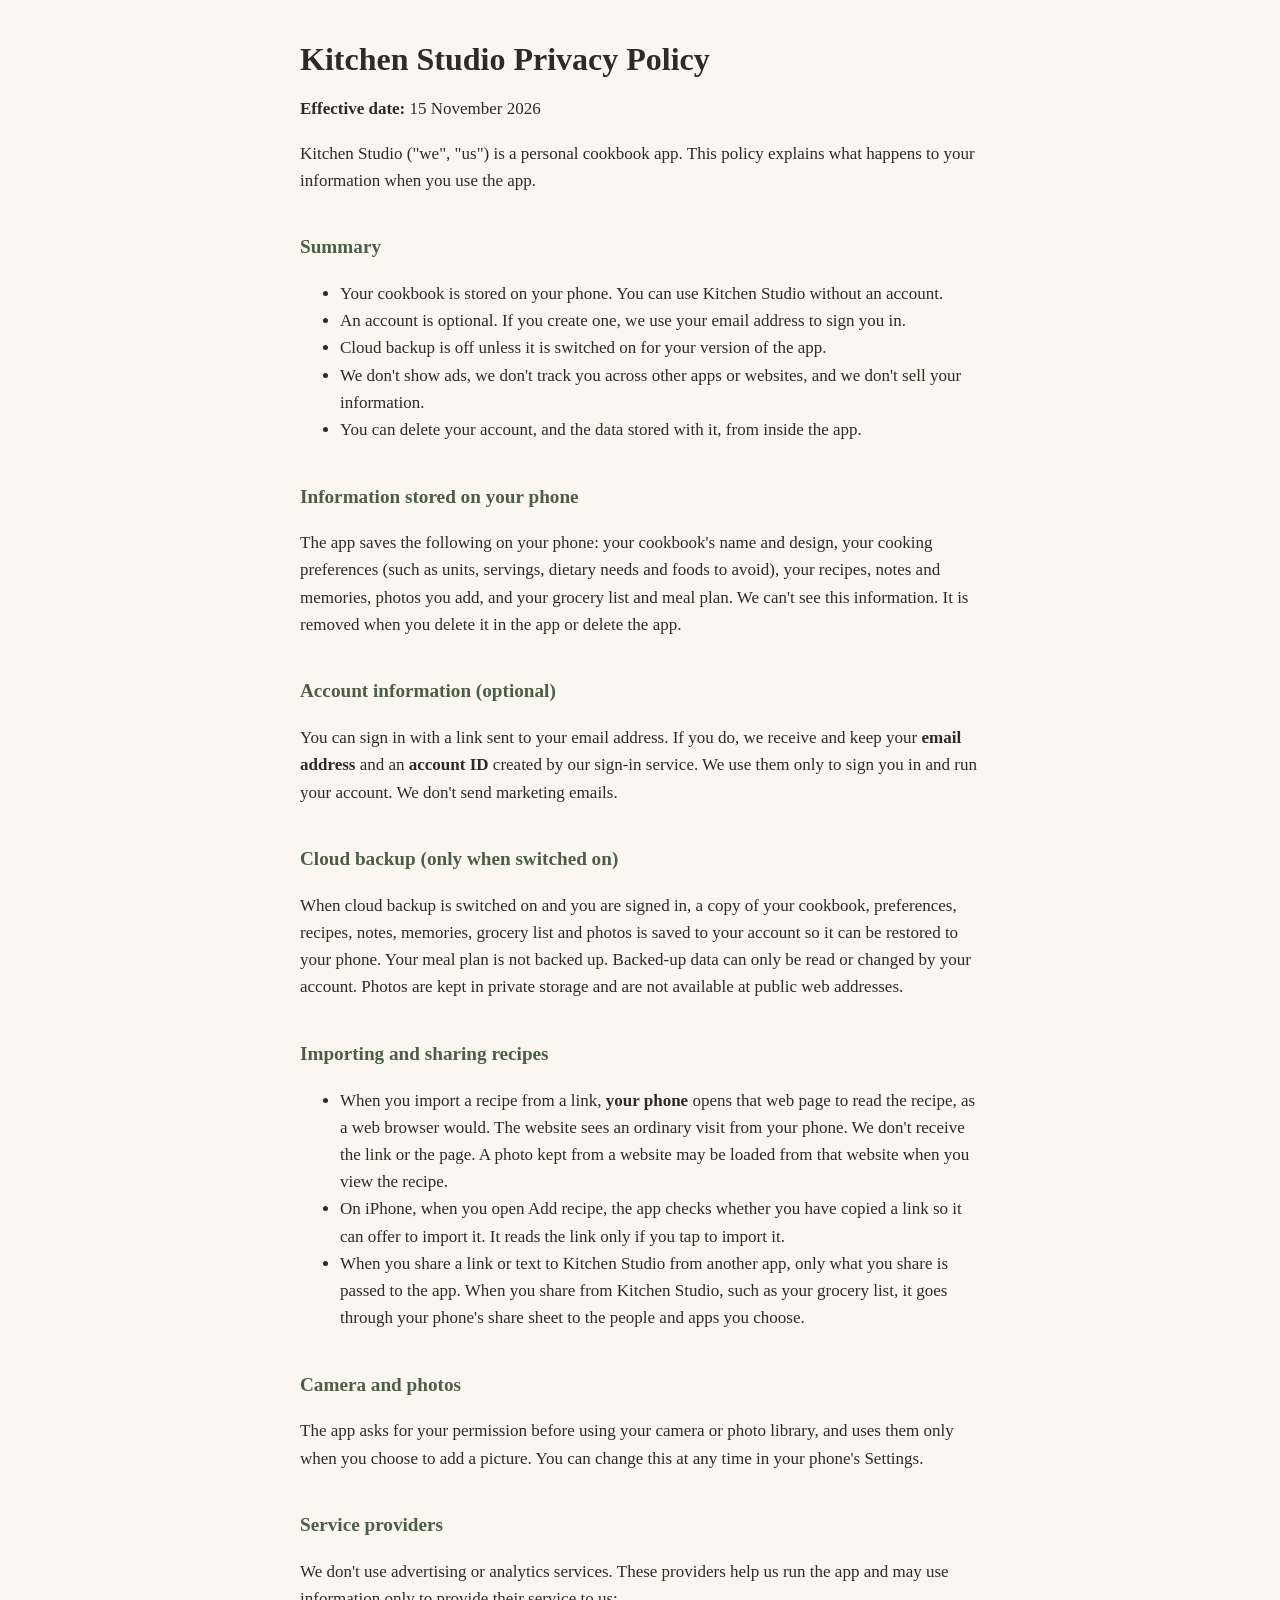
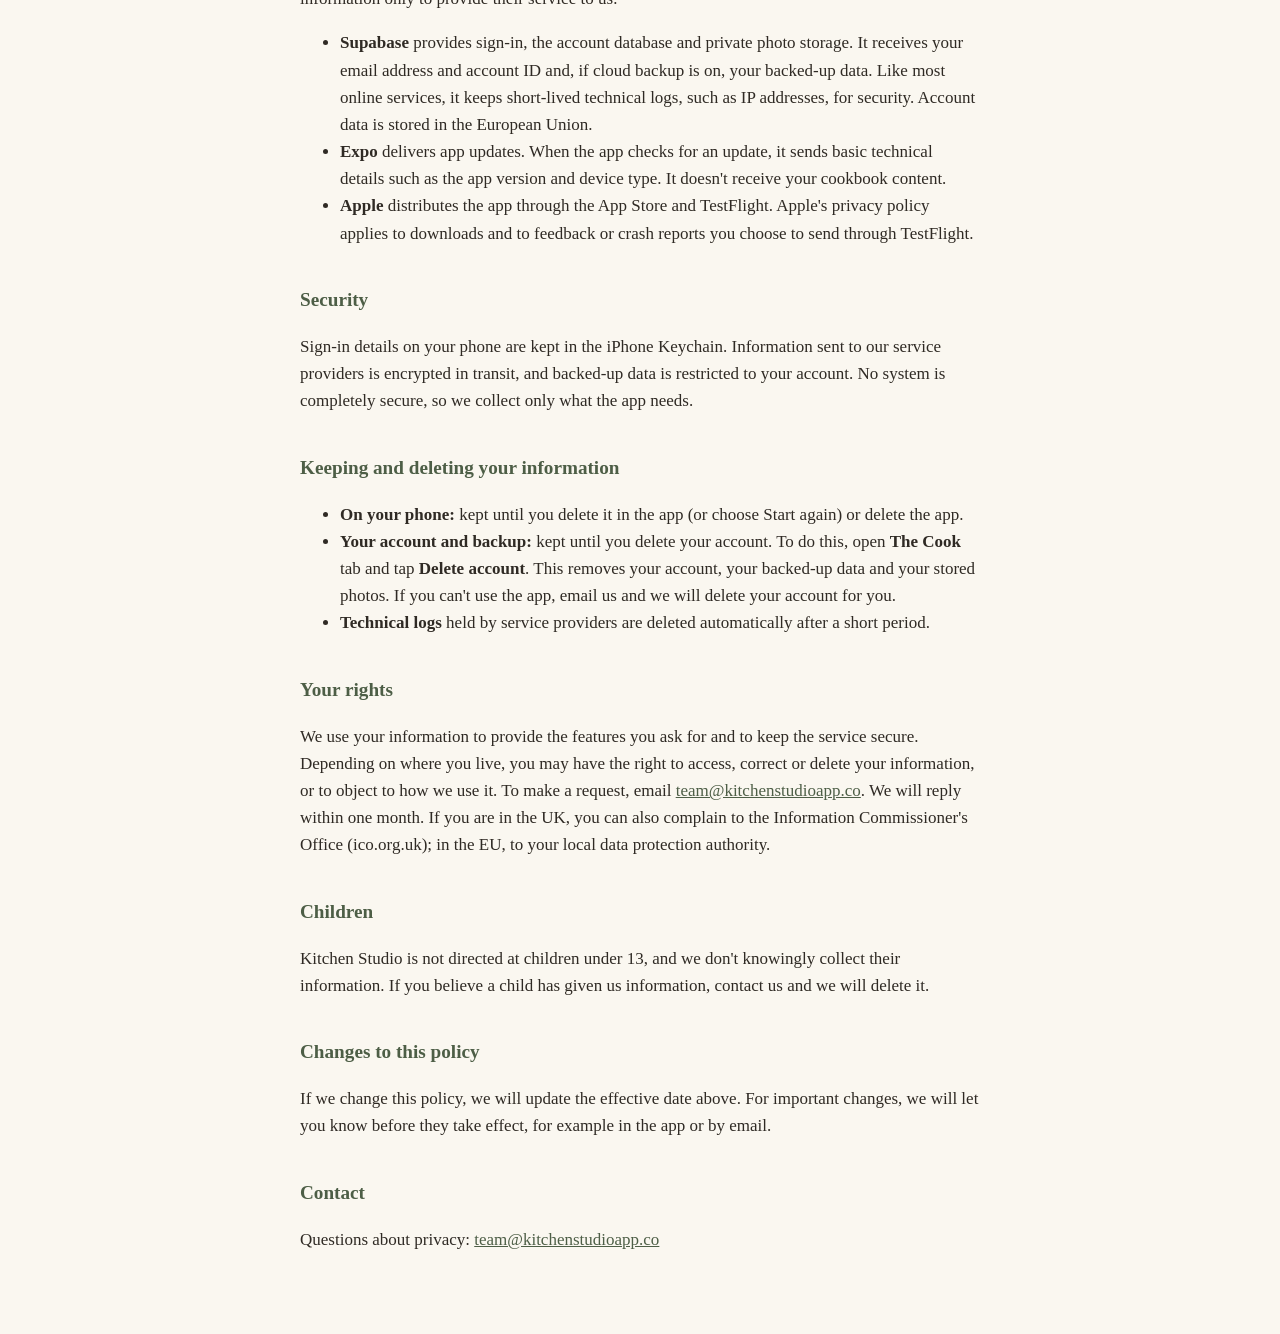
==== index.html @ cfa5c170 "Kitchen Studio privacy policy" ====
<!DOCTYPE html>
<html lang="en">
<head>
<meta charset="utf-8">
<meta name="viewport" content="width=device-width, initial-scale=1">
<meta name="robots" content="noindex">
<title>Kitchen Studio Privacy Policy</title>
<style>
  body { margin: 0; background: #FAF7F0; color: #2F2A24; font: 17px/1.6 Georgia, "Times New Roman", serif; }
  main { max-width: 680px; margin: 0 auto; padding: 40px 22px 64px; }
  h1 { font-size: 2rem; line-height: 1.2; margin: 0 0 8px; }
  h2 { font-size: 1.2rem; margin: 2em 0 0.5em; color: #4D5E46; }
  a { color: #4D5E46; }
</style>
</head>
<body>
<main>
<h1 id="kitchen-studio-privacy-policy">Kitchen Studio Privacy
Policy</h1>
<p><strong>Effective date:</strong> 15 November 2026</p>
<p>Kitchen Studio ("we", "us") is a personal cookbook app. This policy
explains what happens to your information when you use the app.</p>
<h2 id="summary">Summary</h2>
<ul>
<li>Your cookbook is stored on your phone. You can use Kitchen Studio
without an account.</li>
<li>An account is optional. If you create one, we use your email address
to sign you in.</li>
<li>Cloud backup is off unless it is switched on for your version of the
app.</li>
<li>We don't show ads, we don't track you across other apps or websites,
and we don't sell your information.</li>
<li>You can delete your account, and the data stored with it, from
inside the app.</li>
</ul>
<h2 id="information-stored-on-your-phone">Information stored on your
phone</h2>
<p>The app saves the following on your phone: your cookbook's name and
design, your cooking preferences (such as units, servings, dietary needs
and foods to avoid), your recipes, notes and memories, photos you add,
and your grocery list and meal plan. We can't see this information. It
is removed when you delete it in the app or delete the app.</p>
<h2 id="account-information-optional">Account information
(optional)</h2>
<p>You can sign in with a link sent to your email address. If you do, we
receive and keep your <strong>email address</strong> and an
<strong>account ID</strong> created by our sign-in service. We use them
only to sign you in and run your account. We don't send marketing
emails.</p>
<h2 id="cloud-backup-only-when-switched-on">Cloud backup (only when
switched on)</h2>
<p>When cloud backup is switched on and you are signed in, a copy of
your cookbook, preferences, recipes, notes, memories, grocery list and
photos is saved to your account so it can be restored to your phone.
Your meal plan is not backed up. Backed-up data can only be read or
changed by your account. Photos are kept in private storage and are not
available at public web addresses.</p>
<h2 id="importing-and-sharing-recipes">Importing and sharing
recipes</h2>
<ul>
<li>When you import a recipe from a link, <strong>your phone</strong>
opens that web page to read the recipe, as a web browser would. The
website sees an ordinary visit from your phone. We don't receive the
link or the page. A photo kept from a website may be loaded from that
website when you view the recipe.</li>
<li>On iPhone, when you open Add recipe, the app checks whether you have
copied a link so it can offer to import it. It reads the link only if
you tap to import it.</li>
<li>When you share a link or text to Kitchen Studio from another app,
only what you share is passed to the app. When you share from Kitchen
Studio, such as your grocery list, it goes through your phone's share
sheet to the people and apps you choose.</li>
</ul>
<h2 id="camera-and-photos">Camera and photos</h2>
<p>The app asks for your permission before using your camera or photo
library, and uses them only when you choose to add a picture. You can
change this at any time in your phone's Settings.</p>
<h2 id="service-providers">Service providers</h2>
<p>We don't use advertising or analytics services. These providers help
us run the app and may use information only to provide their service to
us:</p>
<ul>
<li><strong>Supabase</strong> provides sign-in, the account database and
private photo storage. It receives your email address and account ID
and, if cloud backup is on, your backed-up data. Like most online
services, it keeps short-lived technical logs, such as IP addresses, for
security. Account data is stored in the European Union.</li>
<li><strong>Expo</strong> delivers app updates. When the app checks for
an update, it sends basic technical details such as the app version and
device type. It doesn't receive your cookbook content.</li>
<li><strong>Apple</strong> distributes the app through the App Store and
TestFlight. Apple's privacy policy applies to downloads and to feedback
or crash reports you choose to send through TestFlight.</li>
</ul>
<h2 id="security">Security</h2>
<p>Sign-in details on your phone are kept in the iPhone Keychain.
Information sent to our service providers is encrypted in transit, and
backed-up data is restricted to your account. No system is completely
secure, so we collect only what the app needs.</p>
<h2 id="keeping-and-deleting-your-information">Keeping and deleting your
information</h2>
<ul>
<li><strong>On your phone:</strong> kept until you delete it in the app
(or choose Start again) or delete the app.</li>
<li><strong>Your account and backup:</strong> kept until you delete your
account. To do this, open <strong>The Cook</strong> tab and tap
<strong>Delete account</strong>. This removes your account, your
backed-up data and your stored photos. If you can't use the app, email
us and we will delete your account for you.</li>
<li><strong>Technical logs</strong> held by service providers are
deleted automatically after a short period.</li>
</ul>
<h2 id="your-rights">Your rights</h2>
<p>We use your information to provide the features you ask for and to
keep the service secure. Depending on where you live, you may have the
right to access, correct or delete your information, or to object to how
we use it. To make a request, email <a
href="mailto:team@kitchenstudioapp.co">team@kitchenstudioapp.co</a>. We
will reply within one month. If you are in the UK, you can also complain
to the Information Commissioner's Office (ico.org.uk); in the EU, to
your local data protection authority.</p>
<h2 id="children">Children</h2>
<p>Kitchen Studio is not directed at children under 13, and we don't
knowingly collect their information. If you believe a child has given us
information, contact us and we will delete it.</p>
<h2 id="changes-to-this-policy">Changes to this policy</h2>
<p>If we change this policy, we will update the effective date above.
For important changes, we will let you know before they take effect, for
example in the app or by email.</p>
<h2 id="contact">Contact</h2>
<p>Questions about privacy: <a
href="mailto:team@kitchenstudioapp.co">team@kitchenstudioapp.co</a></p>
</main>
</body>
</html>
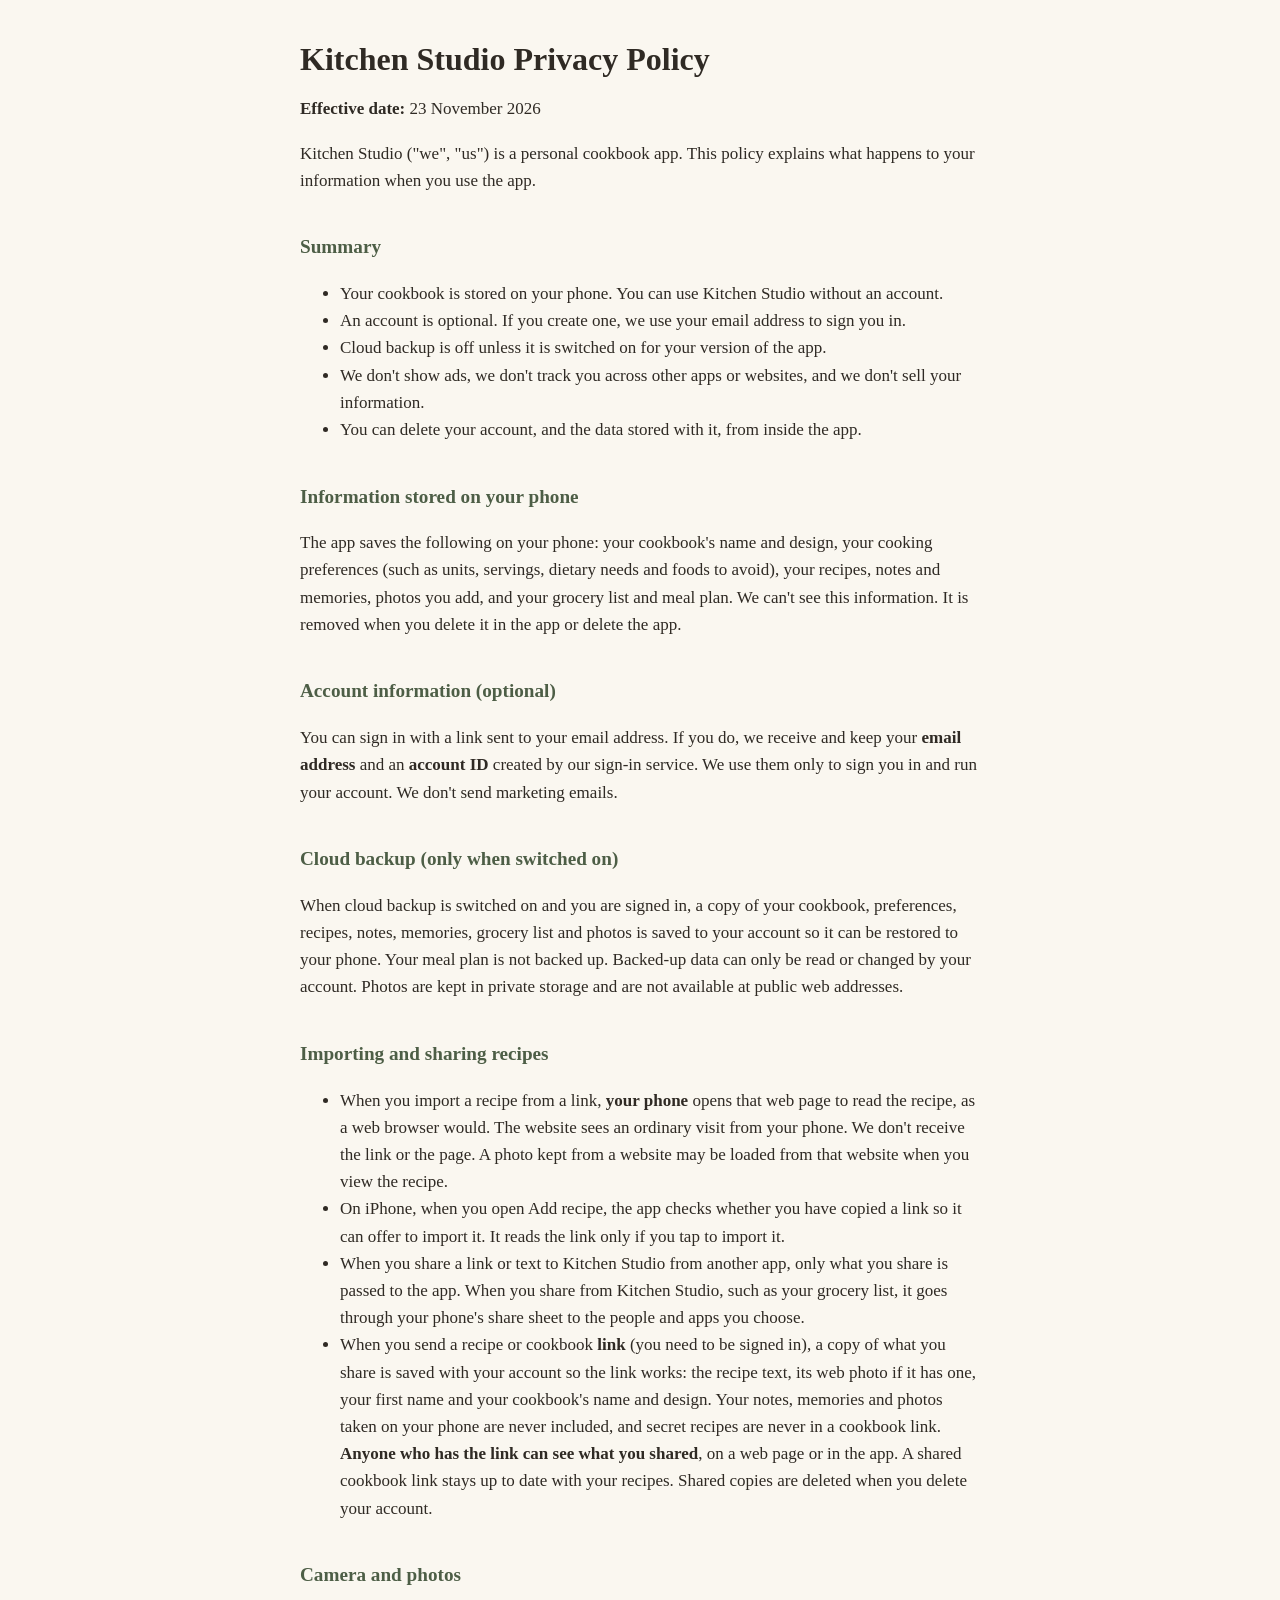
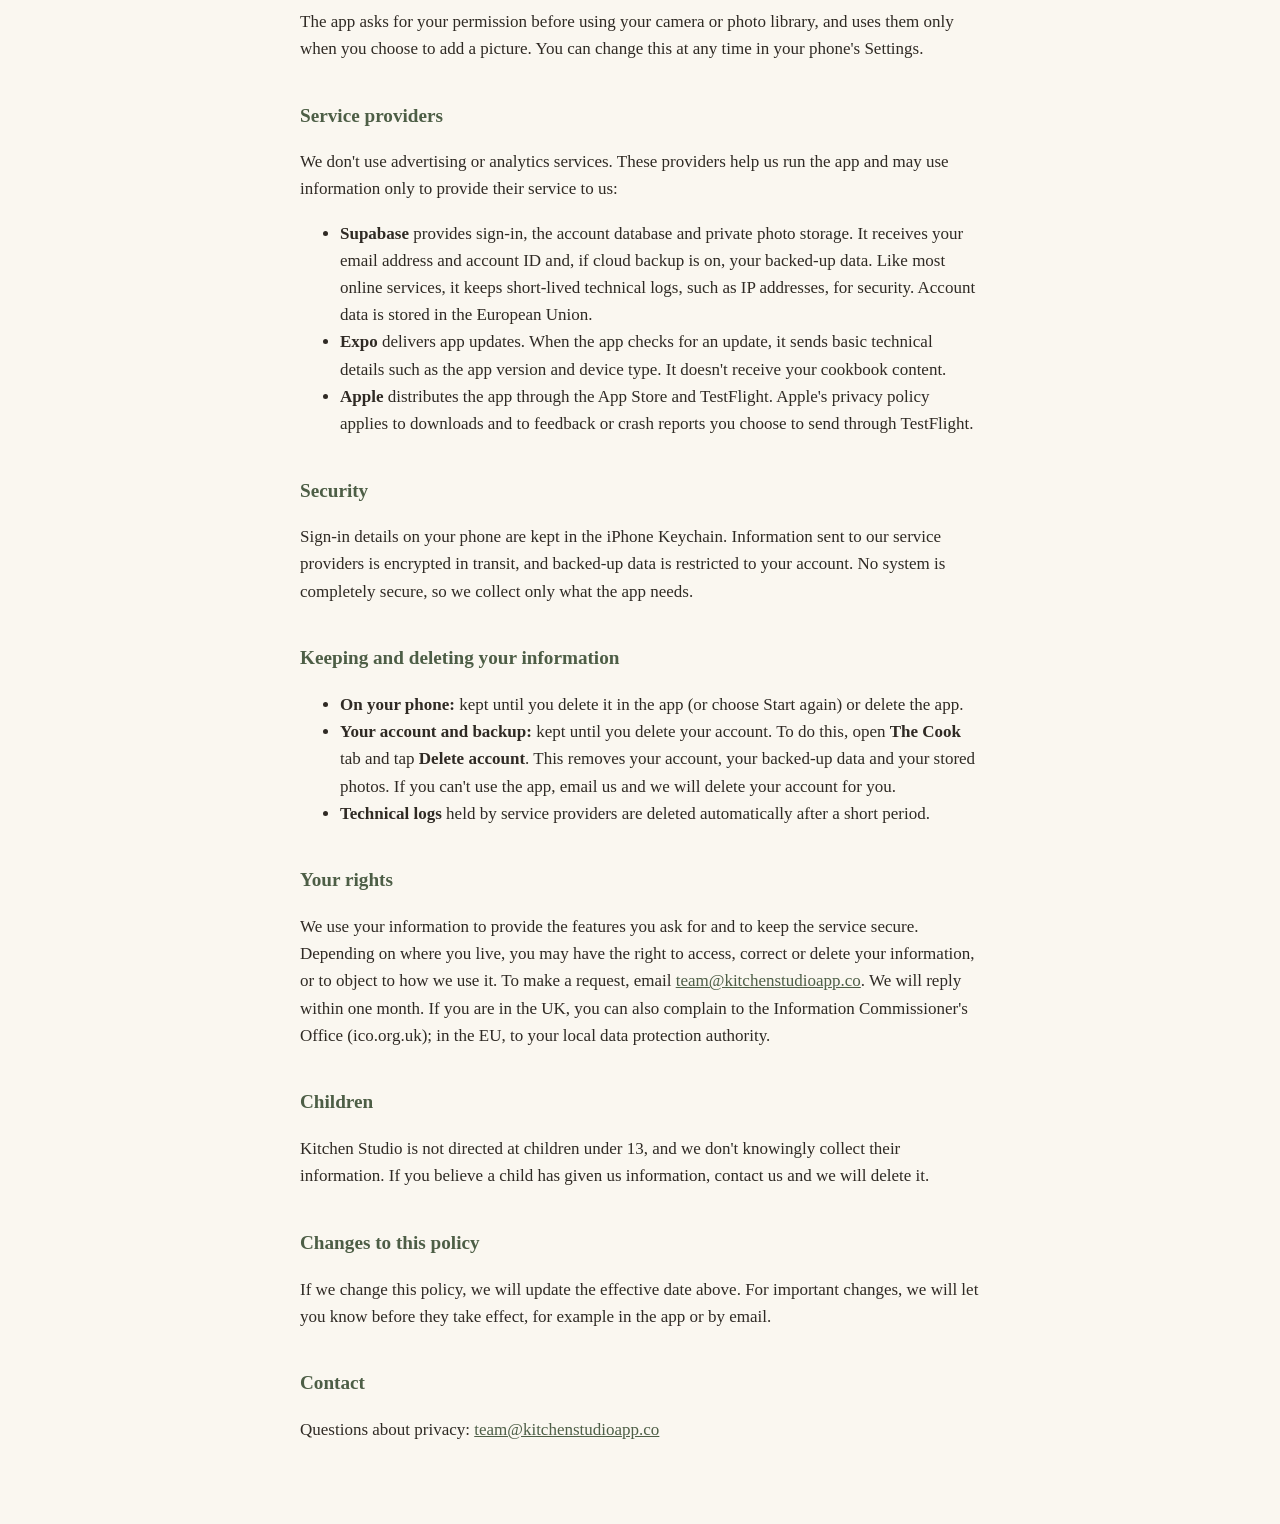
==== commit 023246a4: "Share pages for recipe and cookbook links, and privacy policy note Adds r/ and c/ pages that shared " ====
--- a/index.html
+++ b/index.html
@@ -17,7 +17,7 @@
 <main>
 <h1 id="kitchen-studio-privacy-policy">Kitchen Studio Privacy
 Policy</h1>
-<p><strong>Effective date:</strong> 15 November 2026</p>
+<p><strong>Effective date:</strong> 23 November 2026</p>
 <p>Kitchen Studio ("we", "us") is a personal cookbook app. This policy
 explains what happens to your information when you use the app.</p>
 <h2 id="summary">Summary</h2>
@@ -70,6 +70,15 @@
 only what you share is passed to the app. When you share from Kitchen
 Studio, such as your grocery list, it goes through your phone's share
 sheet to the people and apps you choose.</li>
+<li>When you send a recipe or cookbook <strong>link</strong> (you need to
+be signed in), a copy of what you share is saved with your account so the
+link works: the recipe text, its web photo if it has one, your first name
+and your cookbook's name and design. Your notes, memories and photos taken
+on your phone are never included, and secret recipes are never in a
+cookbook link. <strong>Anyone who has the link can see what you
+shared</strong>, on a web page or in the app. A shared cookbook link stays
+up to date with your recipes. Shared copies are deleted when you delete
+your account.</li>
 </ul>
 <h2 id="camera-and-photos">Camera and photos</h2>
 <p>The app asks for your permission before using your camera or photo
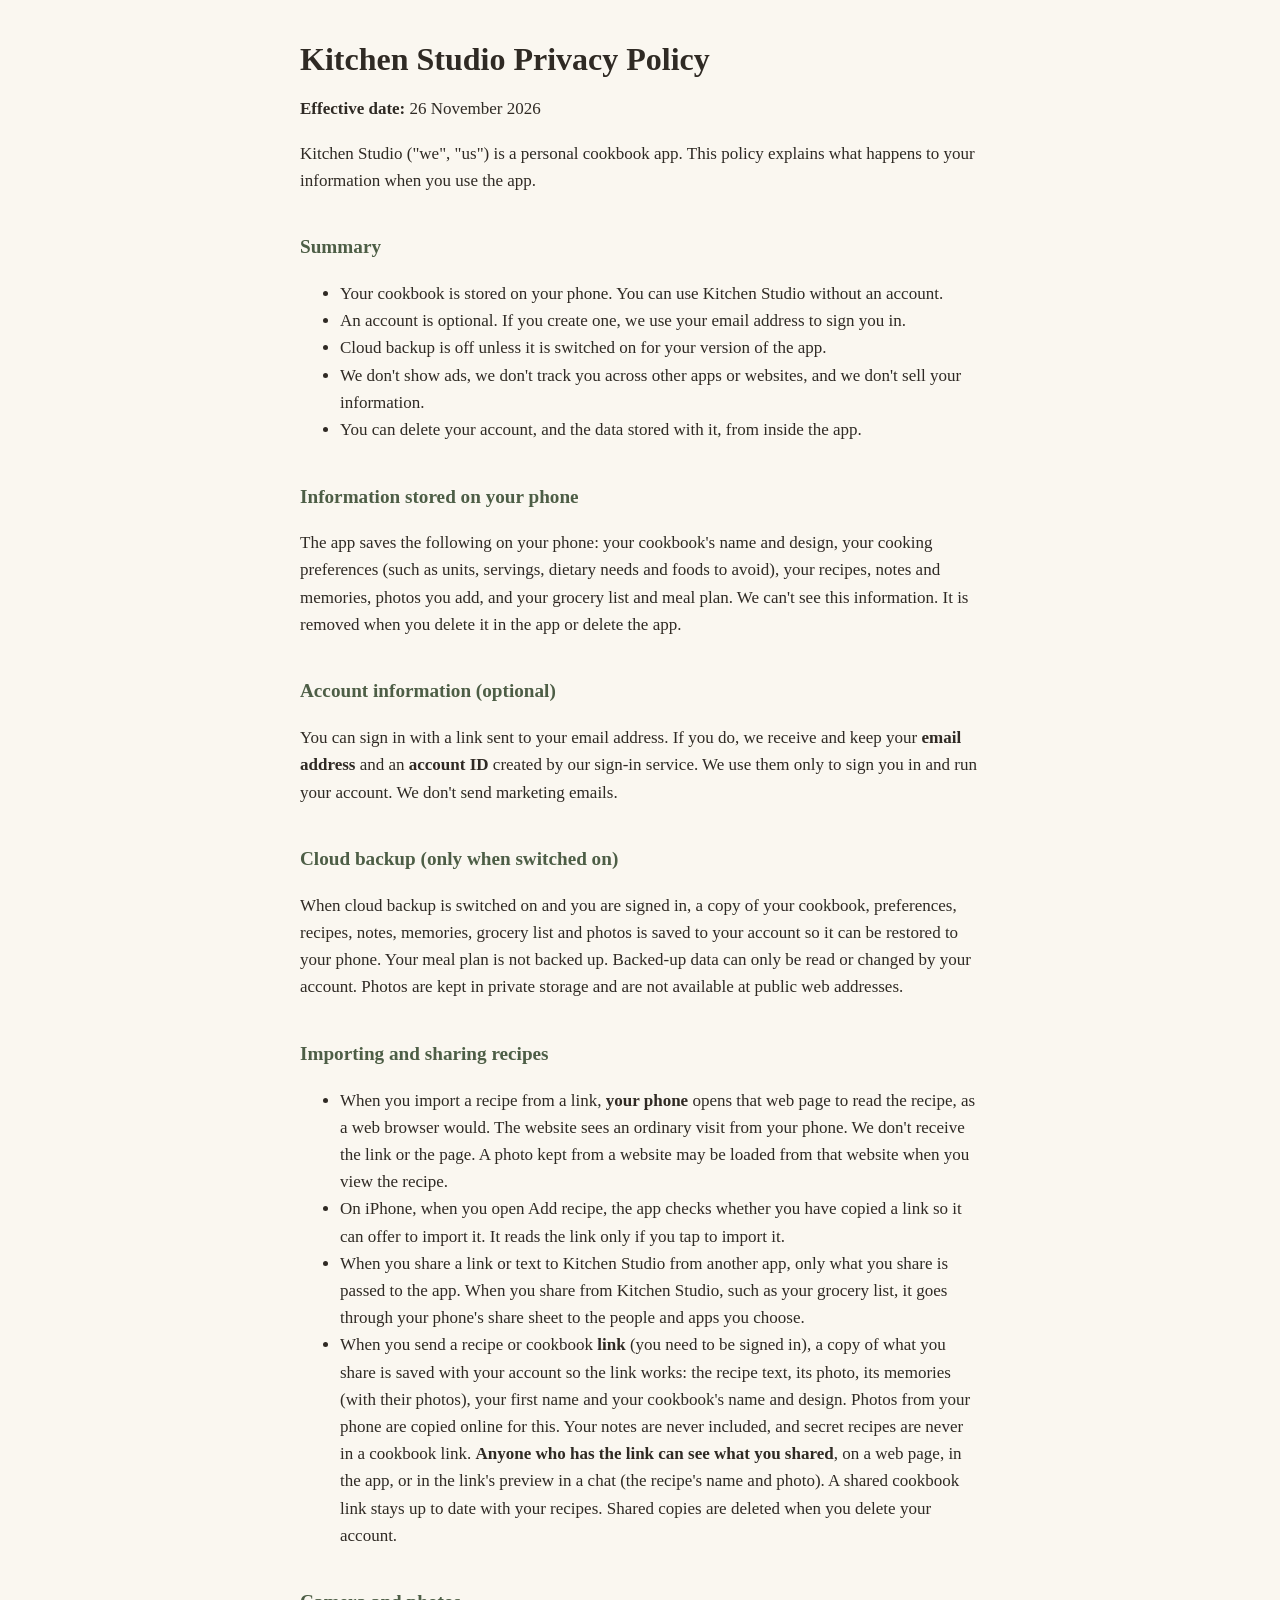
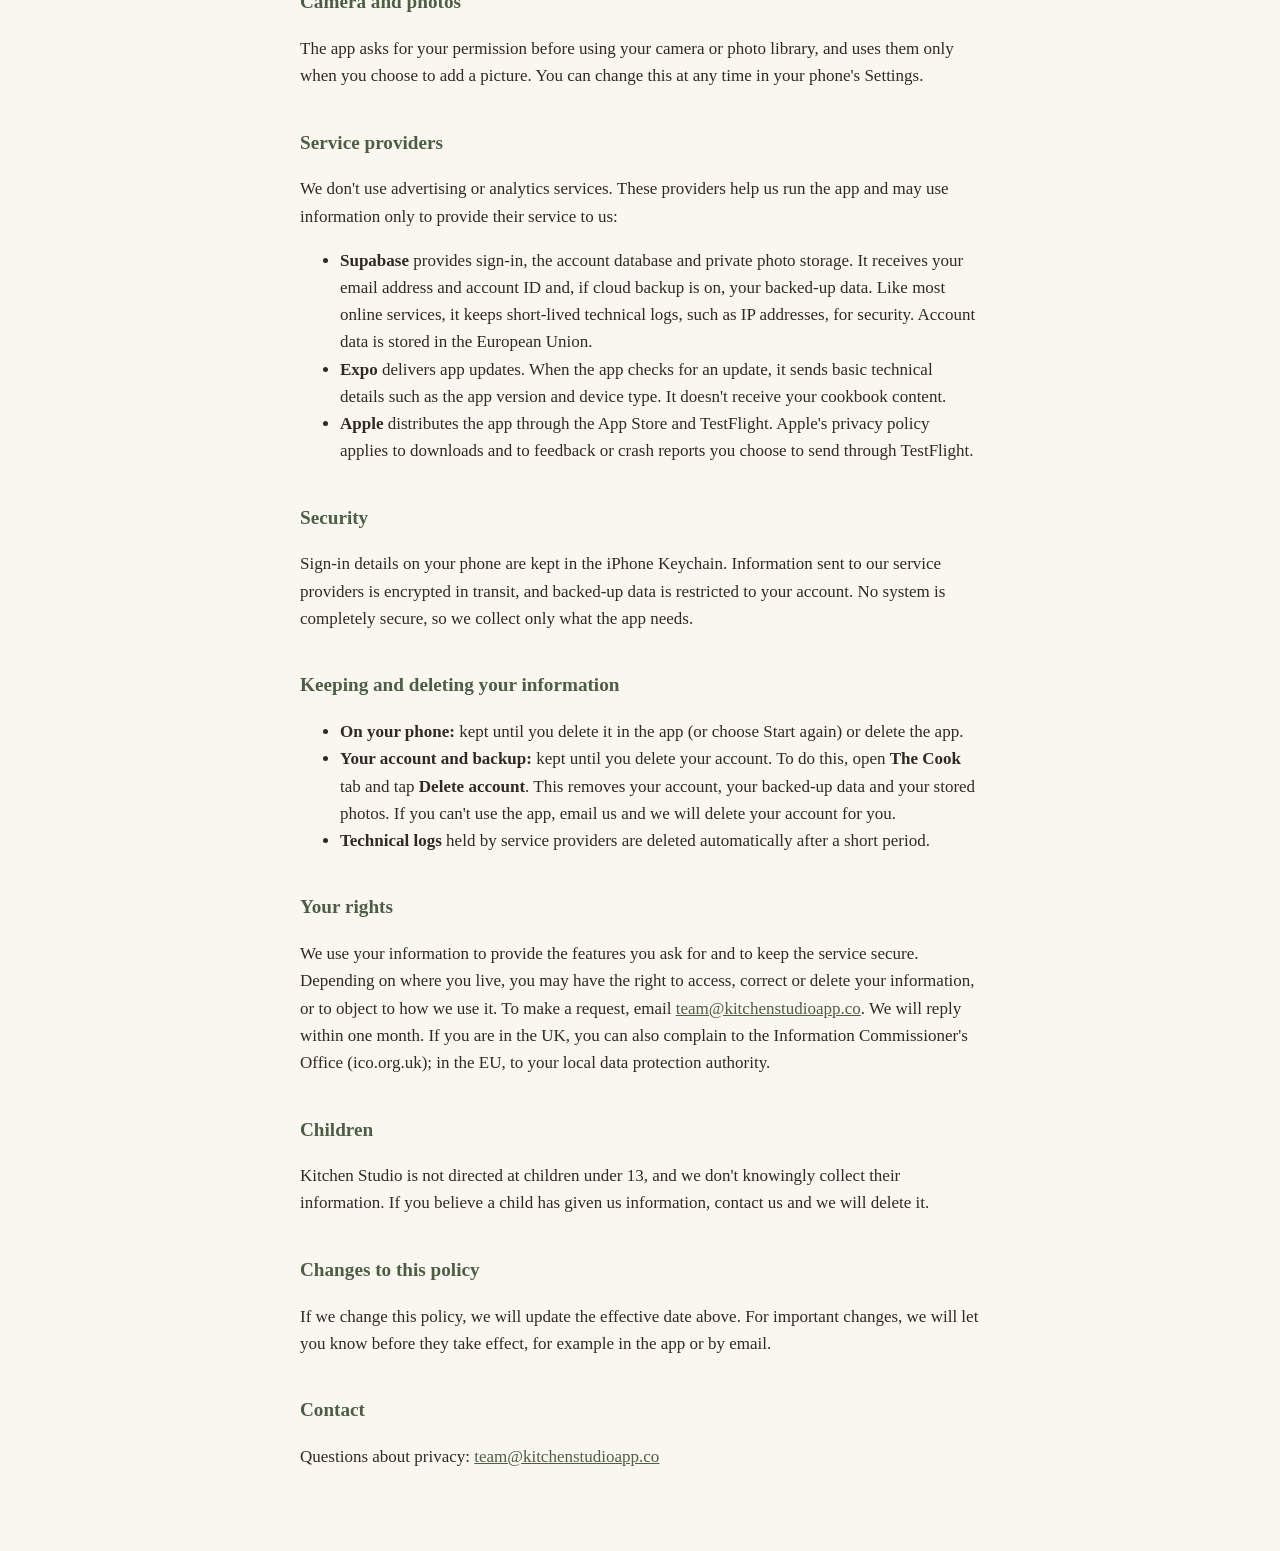
==== commit 74904596: "Privacy policy: memories, phone photos and link previews travel with a share link Co-Authored-By: Cl" ====
--- a/index.html
+++ b/index.html
@@ -17,7 +17,7 @@
 <main>
 <h1 id="kitchen-studio-privacy-policy">Kitchen Studio Privacy
 Policy</h1>
-<p><strong>Effective date:</strong> 23 November 2026</p>
+<p><strong>Effective date:</strong> 26 November 2026</p>
 <p>Kitchen Studio ("we", "us") is a personal cookbook app. This policy
 explains what happens to your information when you use the app.</p>
 <h2 id="summary">Summary</h2>
@@ -72,11 +72,12 @@
 sheet to the people and apps you choose.</li>
 <li>When you send a recipe or cookbook <strong>link</strong> (you need to
 be signed in), a copy of what you share is saved with your account so the
-link works: the recipe text, its web photo if it has one, your first name
-and your cookbook's name and design. Your notes, memories and photos taken
-on your phone are never included, and secret recipes are never in a
-cookbook link. <strong>Anyone who has the link can see what you
-shared</strong>, on a web page or in the app. A shared cookbook link stays
+link works: the recipe text, its photo, its memories (with their photos),
+your first name and your cookbook's name and design. Photos from your phone
+are copied online for this. Your notes are never included, and secret
+recipes are never in a cookbook link. <strong>Anyone who has the link can
+see what you shared</strong>, on a web page, in the app, or in the link's
+preview in a chat (the recipe's name and photo). A shared cookbook link stays
 up to date with your recipes. Shared copies are deleted when you delete
 your account.</li>
 </ul>
